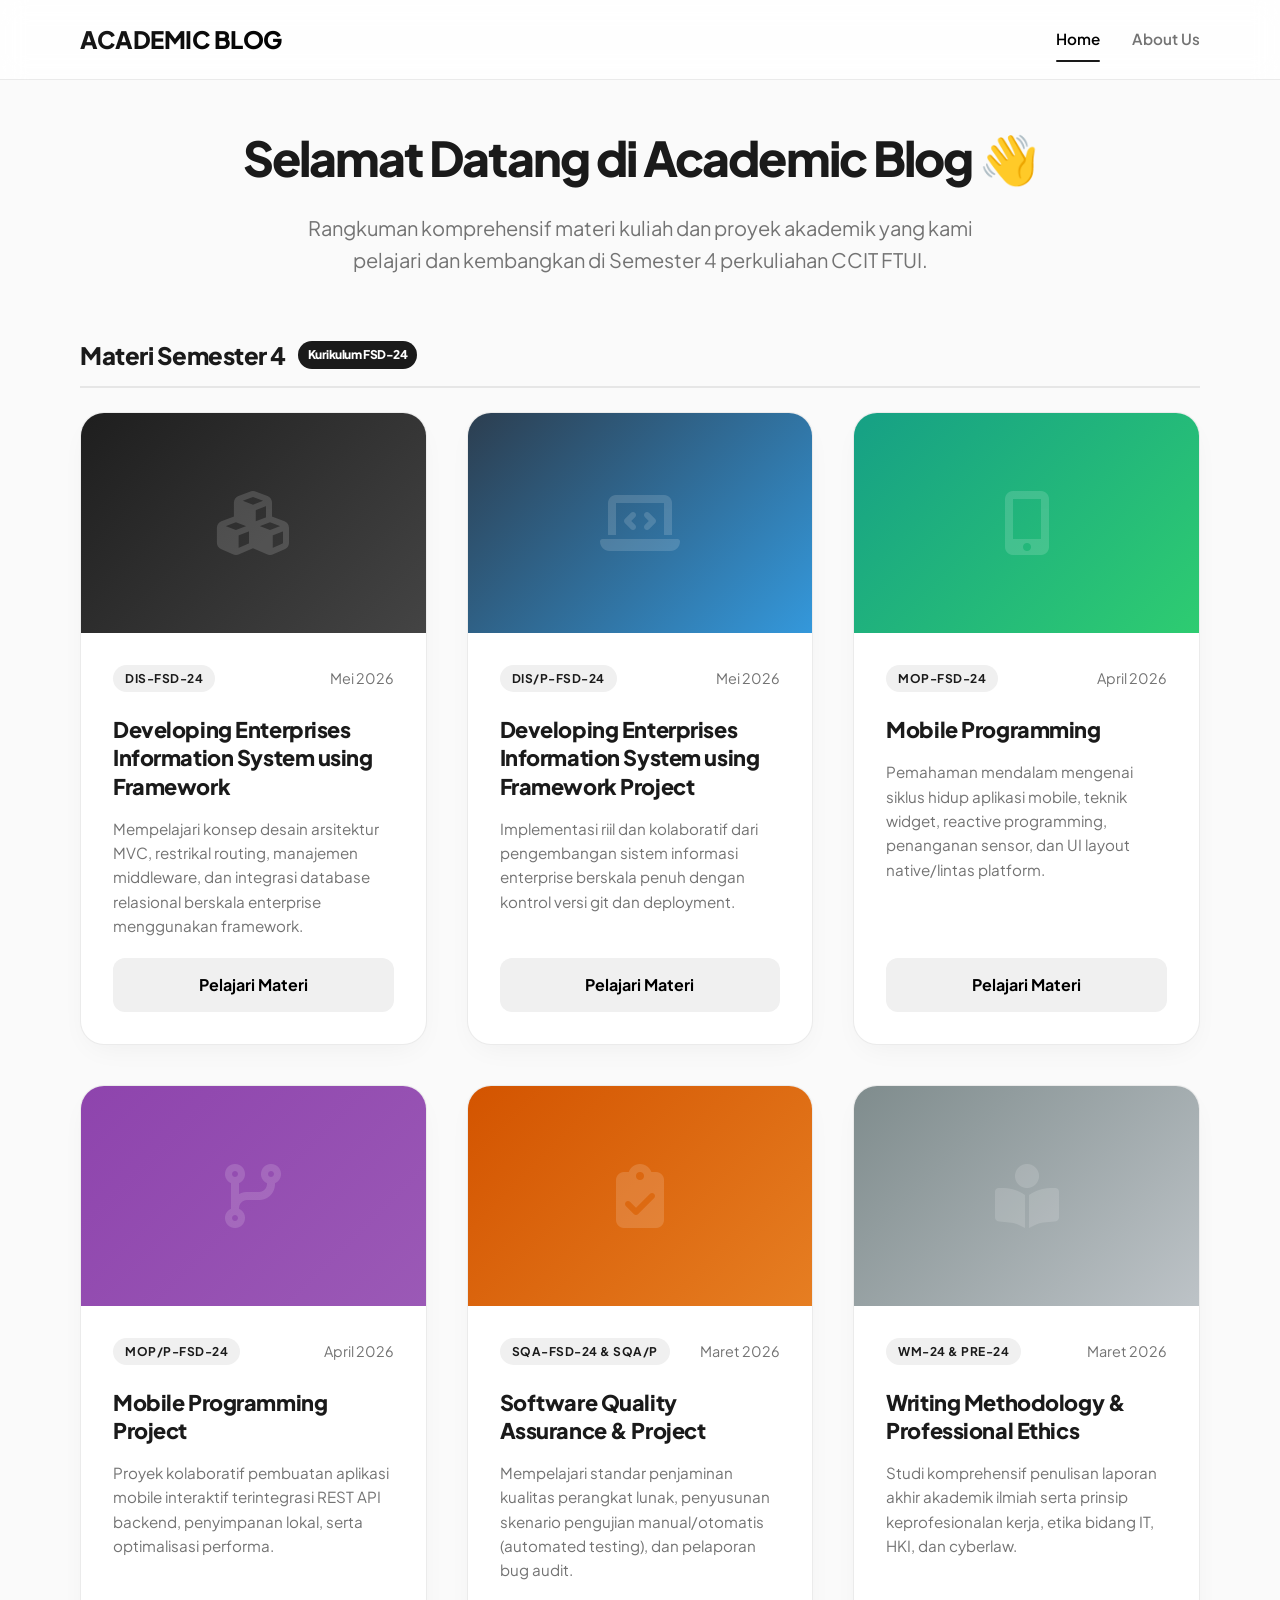
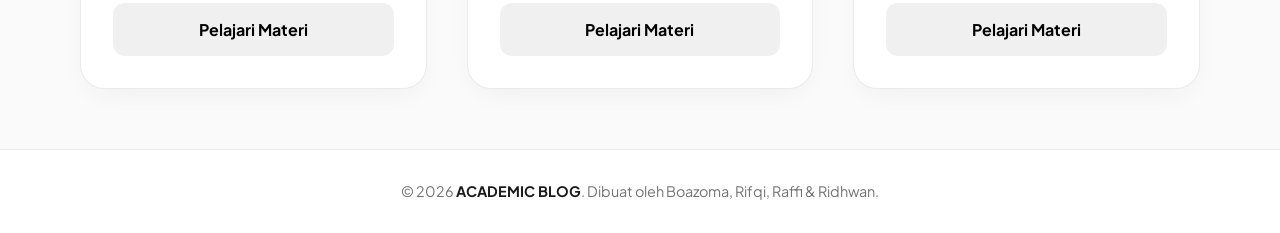
==== index.html @ af5e3159 "add project files" ====
<!DOCTYPE html>
<html lang="id">
<head>
    <meta charset="UTF-8">
    <meta name="viewport" content="width=device-width, initial-scale=1.0">
    <title>Academic Blog - Portal Pembelajaran</title>
    <!-- Fonts & Icons -->
    <link rel="preconnect" href="https://fonts.googleapis.com">
    <link rel="preconnect" href="https://fonts.gstatic.com" crossorigin>
    <link href="https://fonts.googleapis.com/css2?family=Plus+Jakarta+Sans:wght@200..800&display=swap" rel="stylesheet">
    <link rel="stylesheet" href="https://cdnjs.cloudflare.com/ajax/libs/font-awesome/6.4.0/css/all.min.css">
    <!-- Main Styleheet -->
    <link rel="stylesheet" href="style.css">
</head>
<body>

    <!-- NAVBAR -->
    <div class="menu">
        <div class="menu-container">
            <a href="index.html" class="logo">ACADEMIC BLOG</a>
            
            <input type="checkbox" id="menu-toggle" class="menu-toggle">
            <label for="menu-toggle" class="hamburger">
                <span></span>
                <span></span>
                <span></span>
            </label>

            <nav>
                <a href="index.html" class="active">Home</a>
                <a href="about.html">About Us</a>
            </nav>
        </div>
    </div>
    <!-- MAIN BODY -->
    <div class="content-wrapper">
        <div class="dashboard-container">
            
            <!-- Welcome Header -->
            <div class="welcome-section">
                <h1 class="welcome-title">Selamat Datang di Academic Blog <span class="wave-emoji">👋</span></h1>
                <p class="welcome-text">Rangkuman komprehensif materi kuliah dan proyek akademik yang kami pelajari dan kembangkan di Semester 4 perkuliahan CCIT FTUI.</p>
            </div>

            <!-- SEMESTER 4 -->
            <div class="section-divider">
                Materi Semester 4 <span>Kurikulum FSD-24</span>
            </div>
            <div class="blog-container">
                <!-- Card 1: DIS -->
                <a href="detail-dis.html" class="blog-card">
                    <div class="blog-thumb-container">
                        <div style="width: 100%; height: 100%; background: linear-gradient(135deg, #1e1e1e 0%, #444 100%); display: flex; align-items: center; justify-content: center; color: white;">
                            <i class="fa-solid fa-cubes" style="font-size: 4rem; opacity: 0.15;"></i>
                        </div>
                    </div>
                    <div class="blog-info">
                        <div class="blog-meta">
                            <span class="semester-badge">DIS-FSD-24</span>
                            <span class="date">Mei 2026</span>
                        </div>
                        <h3>Developing Enterprises Information System using Framework</h3>
                        <p style="color: var(--text-muted); font-size: 0.95rem; margin-bottom: 20px;">Mempelajari konsep desain arsitektur MVC, restrikal routing, manajemen middleware, dan integrasi database relasional berskala enterprise menggunakan framework.</p>
                        <div class="read-btn">Pelajari Materi</div>
                    </div>
                </a>

                <!-- Card 2: DIS/P -->
                <a href="detail-disp.html" class="blog-card">
                    <div class="blog-thumb-container">
                        <div style="width: 100%; height: 100%; background: linear-gradient(135deg, #2c3e50 0%, #3498db 100%); display: flex; align-items: center; justify-content: center; color: white;">
                            <i class="fa-solid fa-laptop-code" style="font-size: 4rem; opacity: 0.15;"></i>
                        </div>
                    </div>
                    <div class="blog-info">
                        <div class="blog-meta">
                            <span class="semester-badge">DIS/P-FSD-24</span>
                            <span class="date">Mei 2026</span>
                        </div>
                        <h3>Developing Enterprises Information System using Framework Project</h3>
                        <p style="color: var(--text-muted); font-size: 0.95rem; margin-bottom: 20px;">Implementasi riil dan kolaboratif dari pengembangan sistem informasi enterprise berskala penuh dengan kontrol versi git dan deployment.</p>
                        <div class="read-btn">Pelajari Materi</div>
                    </div>
                </a>

                <!-- Card 3: MOP -->
                <a href="detail-mop.html" class="blog-card">
                    <div class="blog-thumb-container">
                        <div style="width: 100%; height: 100%; background: linear-gradient(135deg, #16a085 0%, #2ecc71 100%); display: flex; align-items: center; justify-content: center; color: white;">
                            <i class="fa-solid fa-mobile-screen-button" style="font-size: 4rem; opacity: 0.15;"></i>
                        </div>
                    </div>
                    <div class="blog-info">
                        <div class="blog-meta">
                            <span class="semester-badge">MOP-FSD-24</span>
                            <span class="date">April 2026</span>
                        </div>
                        <h3>Mobile Programming</h3>
                        <p style="color: var(--text-muted); font-size: 0.95rem; margin-bottom: 20px;">Pemahaman mendalam mengenai siklus hidup aplikasi mobile, teknik widget, reactive programming, penanganan sensor, dan UI layout native/lintas platform.</p>
                        <div class="read-btn">Pelajari Materi</div>
                    </div>
                </a>

                <!-- Card 4: MOP/P -->
                <a href="detail-mopp.html" class="blog-card">
                    <div class="blog-thumb-container">
                        <div style="width: 100%; height: 100%; background: linear-gradient(135deg, #8e44ad 0%, #9b59b6 100%); display: flex; align-items: center; justify-content: center; color: white;">
                            <i class="fa-solid fa-code-branch" style="font-size: 4rem; opacity: 0.15;"></i>
                        </div>
                    </div>
                    <div class="blog-info">
                        <div class="blog-meta">
                            <span class="semester-badge">MOP/P-FSD-24</span>
                            <span class="date">April 2026</span>
                        </div>
                        <h3>Mobile Programming Project</h3>
                        <p style="color: var(--text-muted); font-size: 0.95rem; margin-bottom: 20px;">Proyek kolaboratif pembuatan aplikasi mobile interaktif terintegrasi REST API backend, penyimpanan lokal, serta optimalisasi performa.</p>
                        <div class="read-btn">Pelajari Materi</div>
                    </div>
                </a>

                <!-- Card 5: SQA -->
                <a href="detail-sqa.html" class="blog-card">
                    <div class="blog-thumb-container">
                        <div style="width: 100%; height: 100%; background: linear-gradient(135deg, #d35400 0%, #e67e22 100%); display: flex; align-items: center; justify-content: center; color: white;">
                            <i class="fa-solid fa-clipboard-check" style="font-size: 4rem; opacity: 0.15;"></i>
                        </div>
                    </div>
                    <div class="blog-info">
                        <div class="blog-meta">
                            <span class="semester-badge">SQA-FSD-24 & SQA/P</span>
                            <span class="date">Maret 2026</span>
                        </div>
                        <h3>Software Quality Assurance & Project</h3>
                        <p style="color: var(--text-muted); font-size: 0.95rem; margin-bottom: 20px;">Mempelajari standar penjaminan kualitas perangkat lunak, penyusunan skenario pengujian manual/otomatis (automated testing), dan pelaporan bug audit.</p>
                        <div class="read-btn">Pelajari Materi</div>
                    </div>
                </a>

                <!-- Card 6: WM & PRE -->
                <a href="detail-wm.html" class="blog-card">
                    <div class="blog-thumb-container">
                        <div style="width: 100%; height: 100%; background: linear-gradient(135deg, #7f8c8d 0%, #bdc3c7 100%); display: flex; align-items: center; justify-content: center; color: white;">
                            <i class="fa-solid fa-book-open-reader" style="font-size: 4rem; opacity: 0.15;"></i>
                        </div>
                    </div>
                    <div class="blog-info">
                        <div class="blog-meta">
                            <span class="semester-badge">WM-24 & PRE-24</span>
                            <span class="date">Maret 2026</span>
                        </div>
                        <h3>Writing Methodology & Professional Ethics</h3>
                        <p style="color: var(--text-muted); font-size: 0.95rem; margin-bottom: 20px;">Studi komprehensif penulisan laporan akhir akademik ilmiah serta prinsip keprofesionalan kerja, etika bidang IT, HKI, dan cyberlaw.</p>
                        <div class="read-btn">Pelajari Materi</div>
                    </div>
                </a>
            </div>

        </div>
    </div>

    <!-- FOOTER -->
    <footer>
        <div style="max-width: var(--max-w); margin: 0 auto;">
            <p>&copy; 2026 <strong style="color: var(--text-main);">ACADEMIC BLOG</strong>. Dibuat oleh Boazoma, Rifqi, Raffi & Ridhwan.</p>
        </div>
    </footer>

</body>
</html>
---- style.css ----
/* DESIGN SYSTEM - HSL BASED (Elegant Neutral Palette) */
:root {
    --h: 0; /* Neutral Hue (Black/White/Gray) */
    --primary: hsl(var(--h), 0%, 10%); /* Deep Charcoal Black */
    --primary-light: hsl(var(--h), 0%, 94%); /* Very Light Gray (Backdrops) */
    --primary-dark: hsl(var(--h), 0%, 0%); /* Pure Obsidian Black */

    --bg: hsl(var(--h), 0%, 98%); /* Off-White Background */
    --surface: hsl(0, 0%, 100%); /* Pure White Card Surface */
    --overlay: hsla(0, 0%, 100%, 0.82); /* Glassmorphism Overlay */

    --text-main: hsl(var(--h), 0%, 10%); /* Dominant Dark Text */
    --text-muted: hsl(var(--h), 0%, 45%); /* Soft Muted Text */
    --text-inverse: hsl(0, 0%, 100%); /* Inverse Text */

    --border: hsla(var(--h), 0%, 0%, 0.08); /* Subtle Line Border */
    --border-strong: hsla(var(--h), 0%, 0%, 0.15); /* Pronounced Border */

    --shadow-soft: 0 10px 30px -10px hsla(var(--h), 0%, 0%, 0.06); /* Soft Shadow */
    --shadow-strong: 0 20px 40px -15px hsla(var(--h), 0%, 0%, 0.12); /* Dynamic Strong Shadow */

    --nav-height: 80px;
    --radius-sm: 8px;
    --radius-md: 16px;
    --radius-lg: 24px;
    --max-w: 1200px;
}

/* RESET & BASE */
* {
    margin: 0;
    padding: 0;
    box-sizing: border-box;
    -webkit-font-smoothing: antialiased;
}

body {
    font-family: "Plus Jakarta Sans", sans-serif;
    background: var(--bg);
    color: var(--text-main);
    line-height: 1.6;
    padding-top: var(--nav-height);
    display: flex;
    flex-direction: column;
    min-height: 100vh;
}

/* GLASSMORPHISM NAVBAR */
.menu {
    background: var(--overlay);
    backdrop-filter: blur(12px);
    -webkit-backdrop-filter: blur(12px);
    border-bottom: 1px solid var(--border);
    position: fixed;
    top: 0;
    left: 0;
    width: 100%;
    z-index: 1000;
    height: var(--nav-height);
    display: flex;
    align-items: center;
}

.menu-container {
    display: flex;
    justify-content: space-between;
    align-items: center;
    width: 100%;
    max-width: var(--max-w);
    margin: 0 auto;
    padding: 0 40px;
}

.logo {
    font-size: 1.5rem;
    font-weight: 800;
    color: var(--text-main);
    text-decoration: none;
    letter-spacing: -0.5px;
    background: linear-gradient(135deg, var(--text-main), var(--primary-dark));
    -webkit-background-clip: text;
    background-clip: text;
    -webkit-text-fill-color: transparent;
    transition: all 0.3s ease;
}

.logo:hover {
    transform: scale(1.05);
}

nav {
    display: flex;
    align-items: center;
    gap: 32px;
}

nav a {
    text-decoration: none;
    color: var(--text-muted);
    font-weight: 600;
    font-size: 0.95rem;
    transition: all 0.2s ease;
    position: relative;
    padding: 8px 0;
}

nav a:hover,
nav a.active {
    color: var(--primary-dark);
}

nav a::after {
    content: '';
    position: absolute;
    bottom: -2px;
    left: 50%;
    width: 0;
    height: 2px;
    background: var(--primary);
    transform: translateX(-50%);
    transition: width 0.3s ease;
    border-radius: 2px;
}

nav a:hover::after,
nav a.active::after {
    width: 100%;
}

/* MAIN CONTENT CONTAINER */
.content-wrapper {
    flex: 1 0 auto;
}

.dashboard-container {
    max-width: var(--max-w);
    margin: 40px auto;
    padding: 0 40px;
}

/* HERO SECTION */
.welcome-section {
    margin-bottom: 60px;
    text-align: center;
    display: flex;
    flex-direction: column;
    align-items: center;
    justify-content: center;
}

.welcome-title {
    font-size: 3rem;
    font-weight: 800;
    margin-bottom: 12px;
    letter-spacing: -0.04em;
    color: var(--text-main);
}

.welcome-text {
    font-size: 1.25rem;
    color: var(--text-muted);
    max-width: 700px;
}

.wave-emoji {
    font-family: "Segoe UI Emoji", "Apple Color Emoji", "Noto Color Emoji", "Android Emoji", sans-serif;
    display: inline-block;
    background: none !important;
    -webkit-background-clip: initial !important;
    background-clip: initial !important;
    -webkit-text-fill-color: initial !important;
    color: initial !important;
}

/* CARD FILTER/SEMESTER SECTION */
.section-divider {
    font-size: 1.5rem;
    font-weight: 800;
    margin: 48px 0 24px;
    padding-bottom: 12px;
    border-bottom: 2px solid var(--border);
    letter-spacing: -0.02em;
    color: var(--text-main);
    display: flex;
    align-items: center;
    gap: 12px;
}

.section-divider span {
    background: var(--primary);
    color: var(--text-inverse);
    font-size: 0.75rem;
    font-weight: 800;
    padding: 4px 10px;
    border-radius: 50px;
}

/* GRID LAYOUT FOR BLOG CARDS */
.blog-container {
    display: grid;
    grid-template-columns: repeat(3, 1fr);
    gap: 40px;
    margin-bottom: 60px;
}

/* PREMIUM BLOG CARD */
.blog-card {
    background: var(--surface);
    border-radius: 24px;
    text-decoration: none;
    color: inherit;
    overflow: hidden;
    border: 1px solid var(--border);
    box-shadow: var(--shadow-soft);
    transition: all 0.4s cubic-bezier(0.175, 0.885, 0.32, 1.15);
    display: flex;
    flex-direction: column;
}

.blog-card:hover {
    transform: translateY(-10px);
    box-shadow: var(--shadow-strong);
    border-color: var(--border-strong);
}

.blog-thumb-container {
    height: 220px;
    overflow: hidden;
    position: relative;
    background: var(--primary-light);
}

.blog-thumb {
    width: 100%;
    height: 100%;
    object-fit: cover;
    transition: transform 0.6s cubic-bezier(0.4, 0, 0.2, 1);
}

.blog-card:hover .blog-thumb {
    transform: scale(1.08);
}

.blog-info {
    padding: 32px;
    display: flex;
    flex-direction: column;
    flex-grow: 1;
}

.blog-info h3 {
    font-size: 1.35rem;
    margin-bottom: 16px;
    line-height: 1.3;
    color: var(--text-main);
    font-weight: 800;
    letter-spacing: -0.02em;
}

.blog-meta {
    display: flex;
    align-items: center;
    gap: 12px;
    margin-bottom: 24px;
    font-size: 0.9rem;
}

.semester-badge {
    background: var(--primary-light);
    color: var(--primary);
    padding: 4px 12px;
    border-radius: 50px;
    font-weight: 700;
    font-size: 0.75rem;
    letter-spacing: 0.5px;
}

.date {
    color: var(--text-muted);
    margin-left: auto;
}

.read-btn {
    margin-top: auto;
    background: var(--primary-light);
    color: var(--primary-dark);
    border: none;
    padding: 14px;
    border-radius: 12px;
    font-weight: 700;
    text-align: center;
    transition: all 0.3s ease;
}

.blog-card:hover .read-btn {
    background: var(--primary);
    color: var(--text-inverse);
}

/* ABOUT US PAGE LAYOUT */
.about-hero {
    text-align: center;
    padding: 60px 0 40px;
    max-width: 800px;
    margin: 0 auto;
}

.about-hero h1 {
    font-size: 3.5rem;
    font-weight: 800;
    margin-bottom: 20px;
    letter-spacing: -0.04em;
}

.about-intro {
    font-size: 1.2rem;
    color: var(--text-muted);
    line-height: 1.8;
    margin-bottom: 40px;
}

.about-grid {
    display: grid;
    grid-template-columns: repeat(auto-fill, minmax(260px, 1fr));
    gap: 30px;
    margin-top: 40px;
    margin-bottom: 80px;
}

.developer-card {
    background: var(--surface);
    border: 1px solid var(--border);
    border-radius: 20px;
    padding: 40px 30px;
    text-align: center;
    box-shadow: var(--shadow-soft);
    transition: all 0.4s cubic-bezier(0.175, 0.885, 0.32, 1.15);
    display: flex;
    flex-direction: column;
    align-items: center;
}

.developer-card:hover {
    transform: translateY(-8px);
    box-shadow: var(--shadow-strong);
    border-color: var(--border-strong);
}

.developer-avatar {
    width: 90px;
    height: 90px;
    background: var(--primary);
    color: var(--text-inverse);
    border-radius: 50%;
    display: flex;
    align-items: center;
    justify-content: center;
    font-size: 2.2rem;
    font-weight: 800;
    margin-bottom: 24px;
    box-shadow: 0 8px 20px -6px rgba(0,0,0,0.15);
    transition: all 0.3s ease;
    overflow: hidden;
    position: relative;
}

.developer-avatar img {
    position: absolute;
    top: 0;
    left: 0;
    width: 100%;
    height: 100%;
    object-fit: cover;
    border-radius: 50%;
}

.developer-card:hover .developer-avatar {
    transform: scale(1.05) rotate(5deg);
    background: var(--primary-dark);
}

.developer-name {
    font-size: 1.25rem;
    font-weight: 800;
    color: var(--text-main);
    margin-bottom: 8px;
    letter-spacing: -0.02em;
    line-height: 1.3;
}

.developer-role {
    font-size: 0.9rem;
    color: var(--text-muted);
    font-weight: 600;
    background: var(--primary-light);
    padding: 4px 12px;
    border-radius: 50px;
    margin-bottom: 16px;
}

.developer-desc {
    font-size: 0.9rem;
    color: var(--text-muted);
    line-height: 1.5;
}

/* MATERIAL DETAIL PAGE LAYOUT */
.post-hero {
    padding: 60px 0 40px;
    text-align: center;
    max-width: 900px;
    margin: 0 auto;
}

.post-tag {
    display: inline-block;
    background: var(--primary-light);
    color: var(--primary);
    padding: 6px 16px;
    border-radius: 50px;
    font-weight: 800;
    font-size: 0.8rem;
    text-transform: uppercase;
    margin-bottom: 24px;
    letter-spacing: 1px;
}

.post-hero h1 {
    font-size: 3.5rem;
    line-height: 1.1;
    margin-bottom: 32px;
    color: var(--text-main);
    letter-spacing: -0.05em;
}

.post-author-box {
    display: flex;
    align-items: center;
    justify-content: center;
    gap: 16px;
}

.author-avatar {
    width: 48px;
    height: 48px;
    background: var(--primary);
    color: white;
    border-radius: 50%;
    display: flex;
    align-items: center;
    justify-content: center;
    font-size: 1.2rem;
    font-weight: 800;
}

.author-meta {
    text-align: left;
}

.author-name {
    display: block;
    font-weight: 800;
    font-size: 1.1rem;
    color: var(--text-main);
    text-decoration: none;
}

.post-date {
    color: var(--text-muted);
    font-size: 0.9rem;
}

.post-main-img {
    width: 100%;
    max-width: 900px;
    margin: 0 auto 60px;
    border-radius: 24px;
    overflow: hidden;
    box-shadow: var(--shadow-strong);
}

.post-main-img img {
    width: 100%;
    max-height: 500px;
    object-fit: cover;
}

.post-body {
    max-width: 740px;
    margin: 0 auto;
    font-size: 1.15rem;
    line-height: 1.8;
    color: var(--text-main);
}

.post-body p {
    margin-bottom: 24px;
}

.post-body h2 {
    font-size: 1.8rem;
    font-weight: 800;
    margin: 40px 0 16px;
    letter-spacing: -0.03em;
}

.post-body ul {
    margin-bottom: 24px;
    padding-left: 20px;
}

.post-body li {
    margin-bottom: 8px;
}

/* INTERACTION & COMMENTS (STATIC / INTERACTIVE UX) */
.interaction-bar {
    border-top: 1px solid var(--border);
    margin-top: 60px;
    padding-top: 40px;
    display: flex;
    justify-content: center;
    gap: 20px;
    max-width: 740px;
    margin-left: auto;
    margin-right: auto;
}

.interact-btn {
    background: var(--surface);
    border: 1px solid var(--border);
    padding: 10px 24px;
    border-radius: 100px;
    font-weight: 700;
    color: var(--text-main);
    display: flex;
    align-items: center;
    gap: 10px;
    cursor: pointer;
    transition: all 0.3s ease;
    text-decoration: none;
}

.interact-btn:hover {
    background: var(--primary-light);
    border-color: var(--primary);
    transform: scale(1.05);
}

.interact-btn.liked {
    color: #dc2626;
    border-color: rgba(220, 38, 38, 0.2);
    background: rgba(220, 38, 38, 0.05);
}

.comment-accordion {
    max-width: 740px;
    margin: 24px auto 0;
    background: var(--surface);
    border: 1px solid var(--border);
    border-radius: 20px;
    overflow: hidden;
    box-shadow: var(--shadow-soft);
}

.comment-list {
    padding: 24px;
}

.comment-item {
    display: flex;
    gap: 12px;
    margin-bottom: 20px;
    padding-bottom: 16px;
    border-bottom: 1px solid var(--border);
}

.comment-item:last-child {
    margin-bottom: 0;
    padding-bottom: 0;
    border-bottom: none;
}

.comment-avatar {
    width: 36px;
    height: 36px;
    background: var(--primary-light);
    color: var(--primary);
    border-radius: 50%;
    display: flex;
    align-items: center;
    justify-content: center;
    font-weight: 800;
    font-size: 0.9rem;
    flex-shrink: 0;
}

.comment-content {
    flex-grow: 1;
}

.comment-user {
    font-weight: 700;
    font-size: 0.95rem;
    color: var(--text-main);
    display: flex;
    justify-content: space-between;
    align-items: center;
}

.comment-date {
    font-weight: 400;
    font-size: 0.8rem;
    color: var(--text-muted);
}

.comment-text {
    font-size: 0.95rem;
    color: var(--text-main);
    margin-top: 4px;
}

.comment-input-area {
    padding: 20px 24px;
    background: var(--primary-light);
    border-top: 1px solid var(--border);
}

.comment-form {
    display: flex;
    gap: 12px;
}

.comment-input {
    flex-grow: 1;
    padding: 12px 16px;
    border-radius: 10px;
    border: 1px solid var(--border);
    font-family: inherit;
    resize: none;
    font-size: 0.95rem;
}

.comment-input:focus {
    outline: none;
    border-color: var(--primary);
}

.btn-send-comment {
    background: var(--primary);
    color: white;
    border: none;
    width: 44px;
    height: 44px;
    border-radius: 10px;
    cursor: pointer;
    display: flex;
    align-items: center;
    justify-content: center;
    transition: all 0.2s;
}

.btn-send-comment:hover {
    background: var(--primary-dark);
    transform: scale(1.05);
}

.back-nav {
    margin-top: 60px;
    text-align: center;
    margin-bottom: 60px;
}

.btn-secondary {
    display: inline-flex;
    align-items: center;
    gap: 8px;
    padding: 12px 24px;
    border-radius: 12px;
    font-weight: 700;
    text-decoration: none;
    background: var(--primary-light);
    color: var(--primary-dark);
    transition: all 0.3s ease;
}

.btn-secondary:hover {
    transform: scale(1.05);
    box-shadow: var(--shadow-soft);
}

/* BACK LINK (top of detail pages) */
.back-link {
    display: inline-flex;
    align-items: center;
    gap: 8px;
    text-decoration: none;
    color: var(--text-muted);
    font-weight: 700;
    font-size: 0.95rem;
    transition: color 0.2s ease, gap 0.2s ease;
}

.back-link:hover {
    color: var(--primary);
    gap: 12px;
}

/* FOOTER */
footer {
    background: var(--surface);
    border-top: 1px solid var(--border);
    padding: 30px;
    text-align: center;
    color: var(--text-muted);
    font-size: 0.9rem;
    margin-top: auto;
}

footer strong {
    color: var(--text-main);
}

/* RESPONSIVE LAYOUTS */
.menu-toggle, .hamburger { display: none; }

@media (max-width: 1024px) {
    .menu-container { padding: 0 24px; }
    nav { gap: 24px; }
    .blog-container { grid-template-columns: repeat(2, 1fr); }
}

@media (max-width: 860px) {
    /* MOBILE NAVIGATION */
    .hamburger {
        display: flex;
        flex-direction: column;
        gap: 5px;
        cursor: pointer;
        z-index: 1001;
        width: 30px;
        height: 20px;
        justify-content: center;
    }
    .hamburger span {
        display: block;
        width: 100%;
        height: 2px;
        background: var(--text-main);
        border-radius: 2px;
        transition: 0.3s;
    }
    
    nav {
        position: fixed;
        top: 0;
        right: -100%;
        width: 280px;
        height: 100vh;
        background: var(--surface);
        flex-direction: column;
        padding: 100px 32px;
        gap: 24px;
        box-shadow: -10px 0 30px rgba(0,0,0,0.1);
        transition: 0.4s cubic-bezier(0.175, 0.885, 0.32, 1);
        z-index: 1000;
    }
    
    nav a {
        font-size: 1.1rem;
        padding: 8px 0;
        border-bottom: 1px solid var(--border);
        width: 100%;
    }
    
    nav a::after { display: none; }

    .menu-toggle:checked ~ nav { right: 0; }
    .menu-toggle:checked ~ .hamburger span:nth-child(1) { transform: translateY(7px) rotate(45deg); }
    .menu-toggle:checked ~ .hamburger span:nth-child(2) { opacity: 0; }
    .menu-toggle:checked ~ .hamburger span:nth-child(3) { transform: translateY(-7px) rotate(-45deg); }

    .welcome-title { font-size: 2.25rem; }
    .blog-container { grid-template-columns: 1fr; gap: 24px; }
    .dashboard-container { padding: 0 20px; }
    .post-hero h1 { font-size: 2.25rem; }
    .post-main-img { border-radius: 12px; }
    .post-body { font-size: 1.05rem; }
    .about-hero h1 { font-size: 2.5rem; }
}
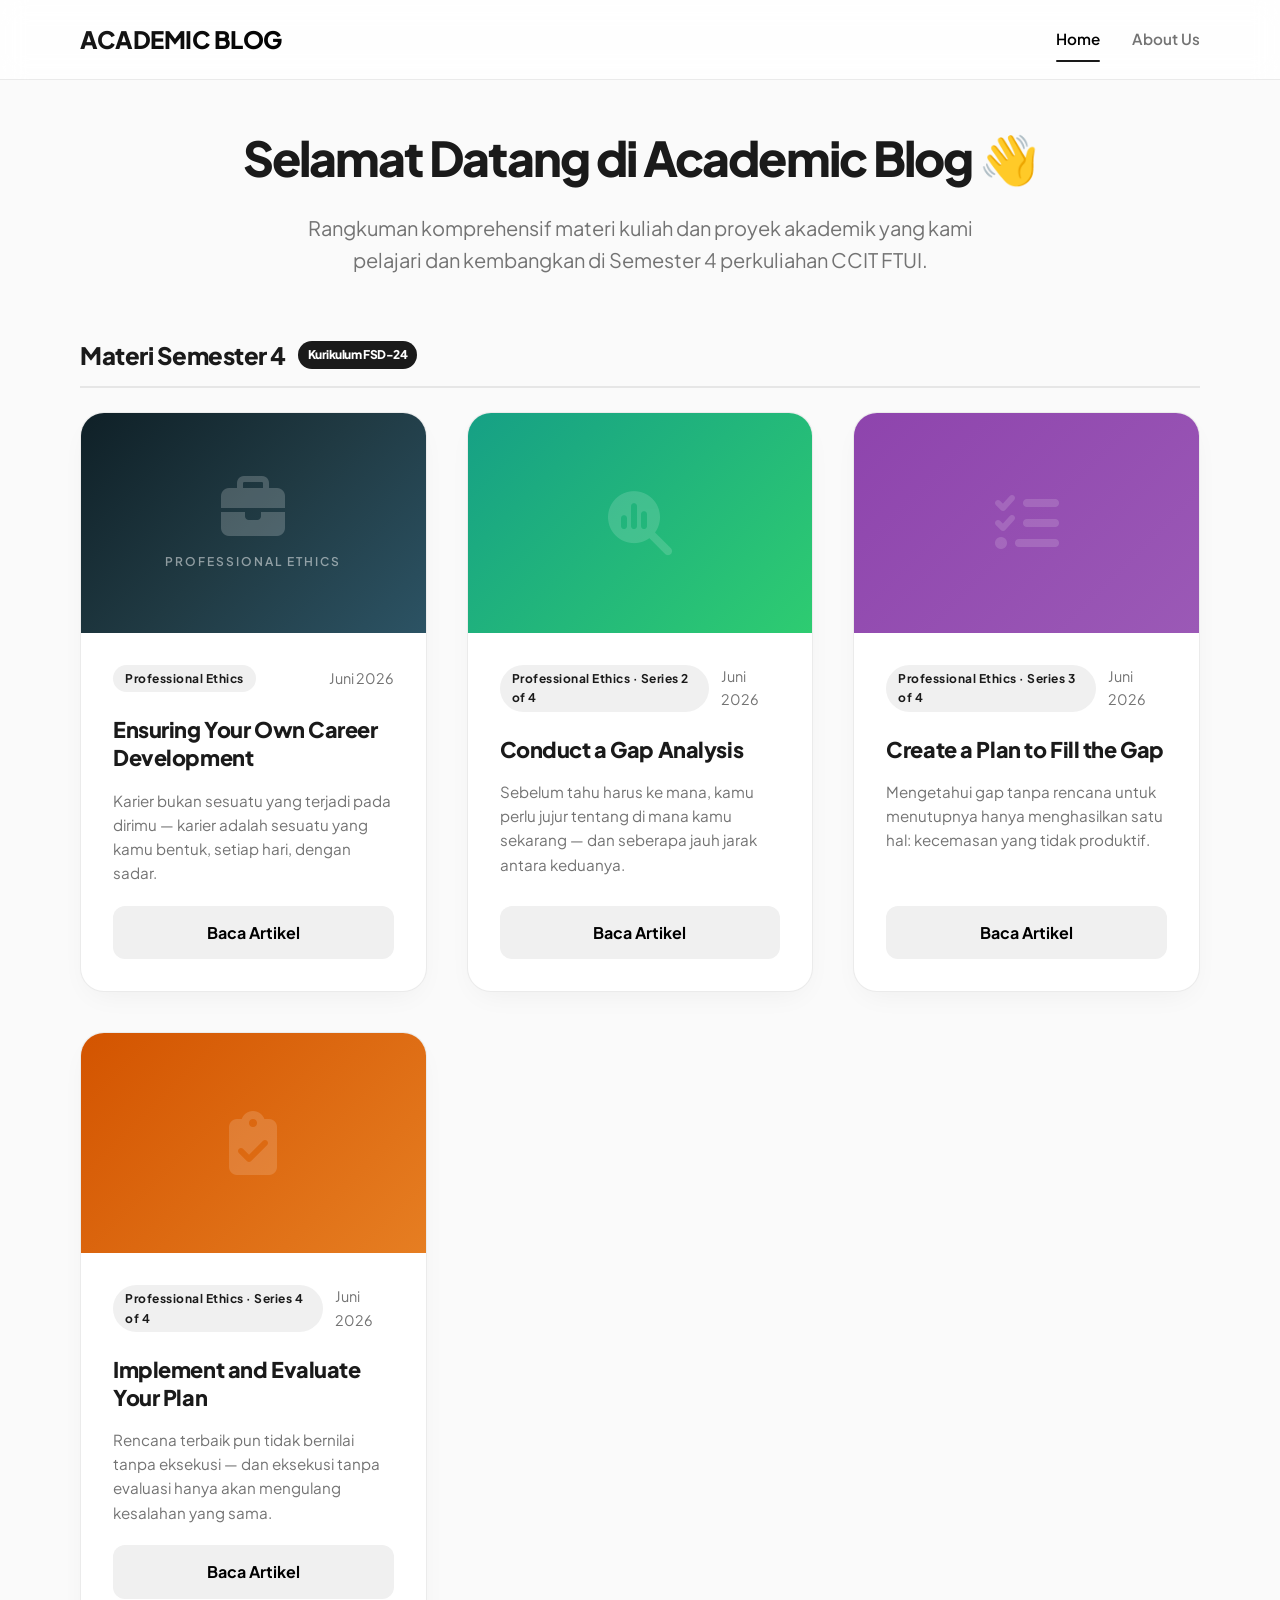
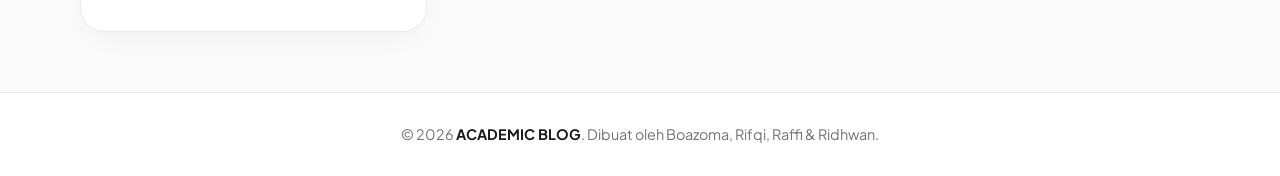
==== commit b91a67be: "replace content" ====
--- a/index.html
+++ b/index.html
@@ -1,9 +1,10 @@
 <!DOCTYPE html>
 <html lang="id">
+
 <head>
     <meta charset="UTF-8">
     <meta name="viewport" content="width=device-width, initial-scale=1.0">
-    <title>Academic Blog - Portal Pembelajaran</title>
+    <title>Academic Blog - Blog Tugas</title>
     <!-- Fonts & Icons -->
     <link rel="preconnect" href="https://fonts.googleapis.com">
     <link rel="preconnect" href="https://fonts.gstatic.com" crossorigin>
@@ -12,13 +13,14 @@
     <!-- Main Styleheet -->
     <link rel="stylesheet" href="style.css">
 </head>
+
 <body>
 
     <!-- NAVBAR -->
     <div class="menu">
         <div class="menu-container">
             <a href="index.html" class="logo">ACADEMIC BLOG</a>
-            
+
             <input type="checkbox" id="menu-toggle" class="menu-toggle">
             <label for="menu-toggle" class="hamburger">
                 <span></span>
@@ -35,11 +37,12 @@
     <!-- MAIN BODY -->
     <div class="content-wrapper">
         <div class="dashboard-container">
-            
+
             <!-- Welcome Header -->
             <div class="welcome-section">
                 <h1 class="welcome-title">Selamat Datang di Academic Blog <span class="wave-emoji">👋</span></h1>
-                <p class="welcome-text">Rangkuman komprehensif materi kuliah dan proyek akademik yang kami pelajari dan kembangkan di Semester 4 perkuliahan CCIT FTUI.</p>
+                <p class="welcome-text">Rangkuman komprehensif materi kuliah dan proyek akademik yang kami pelajari dan
+                    kembangkan di Semester 4 perkuliahan CCIT FTUI.</p>
             </div>
 
             <!-- SEMESTER 4 -->
@@ -47,113 +50,96 @@
                 Materi Semester 4 <span>Kurikulum FSD-24</span>
             </div>
             <div class="blog-container">
-                <!-- Card 1: DIS -->
+                <!-- Card 1: Ensuring Your Own Career Development -->
                 <a href="detail-dis.html" class="blog-card">
                     <div class="blog-thumb-container">
-                        <div style="width: 100%; height: 100%; background: linear-gradient(135deg, #1e1e1e 0%, #444 100%); display: flex; align-items: center; justify-content: center; color: white;">
-                            <i class="fa-solid fa-cubes" style="font-size: 4rem; opacity: 0.15;"></i>
+                        <div
+                            style="width: 100%; height: 100%; background: linear-gradient(135deg, #0f2027 0%, #203a43 50%, #2c5364 100%); display: flex; flex-direction: column; align-items: center; justify-content: center; color: white; gap: 12px;">
+                            <i class="fa-solid fa-briefcase" style="font-size: 4rem; opacity: 0.2;"></i>
+                            <span
+                                style="font-size: 0.75rem; letter-spacing: 2px; text-transform: uppercase; opacity: 0.5; font-weight: 600;">Professional
+                                Ethics</span>
                         </div>
                     </div>
                     <div class="blog-info">
                         <div class="blog-meta">
-                            <span class="semester-badge">DIS-FSD-24</span>
-                            <span class="date">Mei 2026</span>
+                            <span class="semester-badge">Professional Ethics</span>
+                            <span class="date">Juni 2026</span>
                         </div>
-                        <h3>Developing Enterprises Information System using Framework</h3>
-                        <p style="color: var(--text-muted); font-size: 0.95rem; margin-bottom: 20px;">Mempelajari konsep desain arsitektur MVC, restrikal routing, manajemen middleware, dan integrasi database relasional berskala enterprise menggunakan framework.</p>
-                        <div class="read-btn">Pelajari Materi</div>
+                        <h3>Ensuring Your Own Career Development</h3>
+                        <p style="color: var(--text-muted); font-size: 0.95rem; margin-bottom: 20px;">Karier bukan
+                            sesuatu yang terjadi pada dirimu — karier adalah sesuatu yang kamu bentuk, setiap hari,
+                            dengan sadar.</p>
+                        <div class="read-btn">Baca Artikel</div>
                     </div>
                 </a>
 
-                <!-- Card 2: DIS/P -->
-                <a href="detail-disp.html" class="blog-card">
+
+
+                <!-- Card 3: Conduct a Gap Analysis -->
+                <a href="detail-mop.html" class="blog-card">
                     <div class="blog-thumb-container">
-                        <div style="width: 100%; height: 100%; background: linear-gradient(135deg, #2c3e50 0%, #3498db 100%); display: flex; align-items: center; justify-content: center; color: white;">
-                            <i class="fa-solid fa-laptop-code" style="font-size: 4rem; opacity: 0.15;"></i>
+                        <div
+                            style="width: 100%; height: 100%; background: linear-gradient(135deg, #16a085 0%, #2ecc71 100%); display: flex; align-items: center; justify-content: center; color: white;">
+                            <i class="fa-solid fa-magnifying-glass-chart" style="font-size: 4rem; opacity: 0.15;"></i>
                         </div>
                     </div>
                     <div class="blog-info">
                         <div class="blog-meta">
-                            <span class="semester-badge">DIS/P-FSD-24</span>
-                            <span class="date">Mei 2026</span>
+                            <span class="semester-badge">Professional Ethics · Series 2 of 4</span>
+                            <span class="date">Juni 2026</span>
                         </div>
-                        <h3>Developing Enterprises Information System using Framework Project</h3>
-                        <p style="color: var(--text-muted); font-size: 0.95rem; margin-bottom: 20px;">Implementasi riil dan kolaboratif dari pengembangan sistem informasi enterprise berskala penuh dengan kontrol versi git dan deployment.</p>
-                        <div class="read-btn">Pelajari Materi</div>
+                        <h3>Conduct a Gap Analysis</h3>
+                        <p style="color: var(--text-muted); font-size: 0.95rem; margin-bottom: 20px;">Sebelum tahu harus
+                            ke mana, kamu perlu jujur tentang di mana kamu sekarang — dan seberapa jauh jarak antara
+                            keduanya.</p>
+                        <div class="read-btn">Baca Artikel</div>
                     </div>
                 </a>
 
-                <!-- Card 3: MOP -->
-                <a href="detail-mop.html" class="blog-card">
+                <!-- Card 4: Create a Plan to Fill the Gap -->
+                <a href="detail-mopp.html" class="blog-card">
                     <div class="blog-thumb-container">
-                        <div style="width: 100%; height: 100%; background: linear-gradient(135deg, #16a085 0%, #2ecc71 100%); display: flex; align-items: center; justify-content: center; color: white;">
-                            <i class="fa-solid fa-mobile-screen-button" style="font-size: 4rem; opacity: 0.15;"></i>
+                        <div
+                            style="width: 100%; height: 100%; background: linear-gradient(135deg, #8e44ad 0%, #9b59b6 100%); display: flex; align-items: center; justify-content: center; color: white;">
+                            <i class="fa-solid fa-list-check" style="font-size: 4rem; opacity: 0.15;"></i>
                         </div>
                     </div>
                     <div class="blog-info">
                         <div class="blog-meta">
-                            <span class="semester-badge">MOP-FSD-24</span>
-                            <span class="date">April 2026</span>
+                            <span class="semester-badge">Professional Ethics · Series 3 of 4</span>
+                            <span class="date">Juni 2026</span>
                         </div>
-                        <h3>Mobile Programming</h3>
-                        <p style="color: var(--text-muted); font-size: 0.95rem; margin-bottom: 20px;">Pemahaman mendalam mengenai siklus hidup aplikasi mobile, teknik widget, reactive programming, penanganan sensor, dan UI layout native/lintas platform.</p>
-                        <div class="read-btn">Pelajari Materi</div>
+                        <h3>Create a Plan to Fill the Gap</h3>
+                        <p style="color: var(--text-muted); font-size: 0.95rem; margin-bottom: 20px;">Mengetahui gap
+                            tanpa rencana untuk menutupnya hanya menghasilkan satu hal: kecemasan yang tidak produktif.
+                        </p>
+                        <div class="read-btn">Baca Artikel</div>
                     </div>
                 </a>
 
-                <!-- Card 4: MOP/P -->
-                <a href="detail-mopp.html" class="blog-card">
-                    <div class="blog-thumb-container">
-                        <div style="width: 100%; height: 100%; background: linear-gradient(135deg, #8e44ad 0%, #9b59b6 100%); display: flex; align-items: center; justify-content: center; color: white;">
-                            <i class="fa-solid fa-code-branch" style="font-size: 4rem; opacity: 0.15;"></i>
-                        </div>
-                    </div>
-                    <div class="blog-info">
-                        <div class="blog-meta">
-                            <span class="semester-badge">MOP/P-FSD-24</span>
-                            <span class="date">April 2026</span>
-                        </div>
-                        <h3>Mobile Programming Project</h3>
-                        <p style="color: var(--text-muted); font-size: 0.95rem; margin-bottom: 20px;">Proyek kolaboratif pembuatan aplikasi mobile interaktif terintegrasi REST API backend, penyimpanan lokal, serta optimalisasi performa.</p>
-                        <div class="read-btn">Pelajari Materi</div>
-                    </div>
-                </a>
-
-                <!-- Card 5: SQA -->
+                <!-- Card 5: Implement and Evaluate Your Plan -->
                 <a href="detail-sqa.html" class="blog-card">
                     <div class="blog-thumb-container">
-                        <div style="width: 100%; height: 100%; background: linear-gradient(135deg, #d35400 0%, #e67e22 100%); display: flex; align-items: center; justify-content: center; color: white;">
+                        <div
+                            style="width: 100%; height: 100%; background: linear-gradient(135deg, #d35400 0%, #e67e22 100%); display: flex; align-items: center; justify-content: center; color: white;">
                             <i class="fa-solid fa-clipboard-check" style="font-size: 4rem; opacity: 0.15;"></i>
                         </div>
                     </div>
                     <div class="blog-info">
                         <div class="blog-meta">
-                            <span class="semester-badge">SQA-FSD-24 & SQA/P</span>
-                            <span class="date">Maret 2026</span>
+                            <span class="semester-badge">Professional Ethics · Series 4 of 4</span>
+                            <span class="date">Juni 2026</span>
                         </div>
-                        <h3>Software Quality Assurance & Project</h3>
-                        <p style="color: var(--text-muted); font-size: 0.95rem; margin-bottom: 20px;">Mempelajari standar penjaminan kualitas perangkat lunak, penyusunan skenario pengujian manual/otomatis (automated testing), dan pelaporan bug audit.</p>
-                        <div class="read-btn">Pelajari Materi</div>
+                        <h3>Implement and Evaluate Your Plan</h3>
+                        <p style="color: var(--text-muted); font-size: 0.95rem; margin-bottom: 20px;">Rencana terbaik
+                            pun tidak bernilai tanpa eksekusi — dan eksekusi tanpa evaluasi hanya akan mengulang
+                            kesalahan yang sama.</p>
+                        <div class="read-btn">Baca Artikel</div>
                     </div>
                 </a>
 
-                <!-- Card 6: WM & PRE -->
-                <a href="detail-wm.html" class="blog-card">
-                    <div class="blog-thumb-container">
-                        <div style="width: 100%; height: 100%; background: linear-gradient(135deg, #7f8c8d 0%, #bdc3c7 100%); display: flex; align-items: center; justify-content: center; color: white;">
-                            <i class="fa-solid fa-book-open-reader" style="font-size: 4rem; opacity: 0.15;"></i>
-                        </div>
-                    </div>
-                    <div class="blog-info">
-                        <div class="blog-meta">
-                            <span class="semester-badge">WM-24 & PRE-24</span>
-                            <span class="date">Maret 2026</span>
-                        </div>
-                        <h3>Writing Methodology & Professional Ethics</h3>
-                        <p style="color: var(--text-muted); font-size: 0.95rem; margin-bottom: 20px;">Studi komprehensif penulisan laporan akhir akademik ilmiah serta prinsip keprofesionalan kerja, etika bidang IT, HKI, dan cyberlaw.</p>
-                        <div class="read-btn">Pelajari Materi</div>
-                    </div>
-                </a>
+
             </div>
 
         </div>
@@ -162,9 +148,11 @@
     <!-- FOOTER -->
     <footer>
         <div style="max-width: var(--max-w); margin: 0 auto;">
-            <p>&copy; 2026 <strong style="color: var(--text-main);">ACADEMIC BLOG</strong>. Dibuat oleh Boazoma, Rifqi, Raffi & Ridhwan.</p>
+            <p>&copy; 2026 <strong style="color: var(--text-main);">ACADEMIC BLOG</strong>. Dibuat oleh Boazoma, Rifqi,
+                Raffi & Ridhwan.</p>
         </div>
     </footer>
 
 </body>
-</html>
+
+</html>
